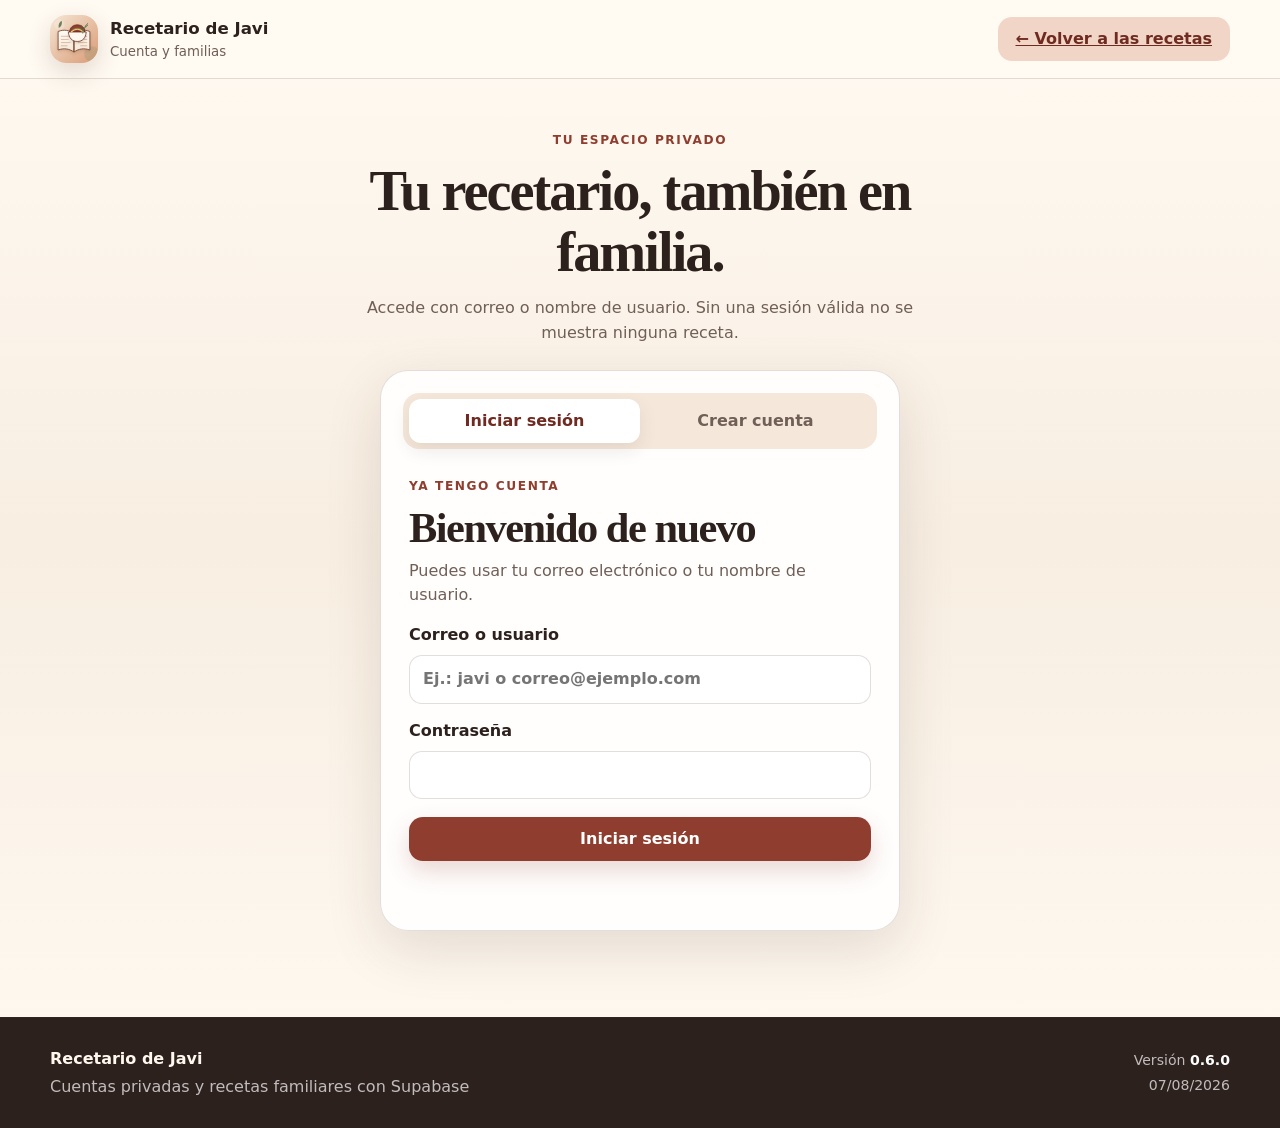
==== index.html @ b464ea28 "Carga la versión 0.6.0 en el recetario" ====
<!doctype html>
<html lang="es">
<head>
  <meta charset="utf-8">
  <meta name="viewport" content="width=device-width, initial-scale=1">
  <meta name="theme-color" content="#8f3d2f">
  <meta name="description" content="Recetario familiar privado para guardar, compartir y consultar recetas por varios ingredientes.">
  <title>Recetario de Javi</title>
  <link rel="icon" href="assets/recetario.svg" type="image/svg+xml">
  <link rel="manifest" href="manifest.webmanifest">
  <script src="private-gate.js?v=0.6.0"></script>
  <link rel="stylesheet" href="styles.css?v=0.6.0">
  <link rel="stylesheet" href="supabase.css?v=0.6.0">
  <link rel="stylesheet" href="recipe-save.css?v=0.6.0">
  <script defer src="recetario-config.js?v=0.6.0"></script>
  <script defer src="app.js?v=0.6.0"></script>
  <script defer src="recipe-save.js?v=0.6.0"></script>
  <script defer src="supabase-sync.js?v=0.6.0"></script>
</head>
<body>
  <a class="skip-link" href="#contenido">Saltar al contenido</a>

  <header class="site-header">
    <div class="shell header-inner">
      <a class="brand" href="#inicio" aria-label="Ir al inicio del recetario">
        <img src="assets/recetario.svg" alt="" width="46" height="46">
        <span>
          <strong>Recetario de Javi</strong>
          <small>Recetas propias, siempre a mano</small>
        </span>
      </a>
      <nav class="header-actions" aria-label="Acciones principales">
        <details class="desktop-tools-menu">
          <summary aria-label="Más opciones" title="Más opciones">•••</summary>
          <div class="desktop-tools-menu__panel">
            <button id="export-button" type="button">Exportar copia JSON</button>
          </div>
        </details>
        <a class="button button--soft account-button" id="account-button" href="cuenta.html">Mi cuenta</a>
        <button class="button" id="new-recipe-button" type="button">+ Nueva receta</button>
      </nav>
    </div>
  </header>

  <main id="contenido">
    <section class="hero" id="inicio">
      <div class="shell hero-grid">
        <div>
          <span class="eyebrow">Tu cocina, organizada</span>
          <h1>Encuentra qué cocinar con lo que tienes.</h1>
          <p class="hero-copy">Guarda recetas propias, compártelas con tu familia y encuéntralas por nombre, categoría o combinando varios ingredientes.</p>

          <form class="search-panel" id="search-form" role="search">
            <label for="recipe-search">Buscar receta o varios ingredientes</label>
            <div class="search-row">
              <input id="recipe-search" name="search" type="search" autocomplete="off" placeholder="Ej.: pollo, patata, cebolla">
              <button class="button" type="submit">Buscar</button>
            </div>
            <p class="search-help">Separa los ingredientes con comas o con el signo +. Solo aparecerán recetas que contengan todos.</p>
            <div class="quick-filters" aria-label="Ingredientes frecuentes">
              <button type="button" data-search-chip="pollo">Pollo</button>
              <button type="button" data-search-chip="patata">Patata</button>
              <button type="button" data-search-chip="tomate">Tomate</button>
              <button type="button" data-search-chip="pasta">Pasta</button>
              <button type="button" data-search-chip="huevo">Huevo</button>
            </div>
            <div class="active-search-terms" id="active-search-terms" aria-label="Ingredientes activos" hidden></div>
          </form>
        </div>

        <aside class="hero-card" aria-label="Resumen del recetario">
          <img src="assets/recetario.svg" alt="Ilustración de un libro de recetas con un cuenco" width="240" height="240">
          <div class="hero-stats">
            <div><strong id="stat-recipes">0</strong><span>recetas</span></div>
            <div><strong id="stat-favorites">0</strong><span>favoritas</span></div>
            <div><strong id="stat-quick">0</strong><span>rápidas</span></div>
          </div>
        </aside>
      </div>
    </section>

    <section class="catalog-section" aria-labelledby="catalog-title">
      <div class="shell">
        <div class="section-heading">
          <div>
            <span class="eyebrow">Colección</span>
            <h2 id="catalog-title">Nuestras recetas</h2>
            <p id="results-summary" aria-live="polite">Cargando recetas…</p>
          </div>
          <div class="catalog-controls">
            <label>
              <span>Categoría</span>
              <select id="category-filter">
                <option value="all">Todas</option>
                <option value="principal">Platos principales</option>
                <option value="entrante">Entrantes</option>
                <option value="postre">Postres</option>
                <option value="desayuno">Desayunos</option>
              </select>
            </label>
            <label>
              <span>Ordenar</span>
              <select id="sort-filter">
                <option value="featured">Destacadas</option>
                <option value="rating">Mejor valoradas</option>
                <option value="time">Más rápidas</option>
                <option value="newest">Más recientes</option>
              </select>
            </label>
          </div>
        </div>

        <div class="recipe-grid" id="recipe-grid" aria-live="polite"></div>

        <div class="empty-state" id="empty-state" hidden>
          <span aria-hidden="true">🥣</span>
          <h3>No hay recetas que contengan todo</h3>
          <p>Quita algún ingrediente, prueba otra combinación o limpia los filtros.</p>
          <button class="button button--soft" id="clear-filters-button" type="button">Limpiar filtros</button>
        </div>
      </div>
    </section>

    <section class="future-section">
      <div class="shell future-card">
        <div>
          <span class="eyebrow">Siguiente evolución</span>
          <h2>De una foto del libro a una receta guardada</h2>
          <p>La base de datos, las cuentas familiares y el almacenamiento de fotografías quedan preparados. El siguiente módulo podrá extraer ingredientes y pasos desde una fotografía antes de revisarlos y guardarlos.</p>
        </div>
        <div class="future-steps" aria-label="Flujo futuro">
          <span>1. Foto</span><b>→</b><span>2. Leer texto</span><b>→</b><span>3. Revisar</span><b>→</b><span>4. Guardar</span>
        </div>
      </div>
    </section>
  </main>

  <footer class="site-footer">
    <div class="shell footer-inner">
      <div>
        <strong>Recetario de Javi</strong>
        <span>HTML, CSS, JavaScript y Supabase · GitHub Pages</span>
      </div>
      <div class="version-block">
        <span>Versión <strong>0.6.0</strong></span>
        <span>07/08/2026</span>
      </div>
    </div>
  </footer>

  <dialog class="recipe-dialog" id="recipe-dialog" aria-labelledby="recipe-dialog-title">
    <div class="dialog-shell">
      <button class="icon-button dialog-close" type="button" data-close-dialog aria-label="Cerrar detalle">×</button>
      <div id="recipe-detail"></div>
    </div>
  </dialog>

  <dialog class="form-dialog" id="form-dialog" aria-labelledby="form-dialog-title">
    <form class="recipe-form" id="recipe-form" method="dialog">
      <div class="form-header">
        <div>
          <span class="eyebrow">Receta propia</span>
          <h2 id="form-dialog-title">Nueva receta</h2>
        </div>
        <button class="icon-button" type="button" data-close-form aria-label="Cerrar formulario">×</button>
      </div>

      <input type="hidden" id="recipe-id" name="recipeId">
      <div class="form-grid">
        <label class="field field--wide"><span>Nombre *</span><input id="recipe-title" name="title" required maxlength="90" placeholder="Ej.: Pollo al horno de casa"></label>
        <label class="field field--wide"><span>Descripción breve *</span><textarea id="recipe-summary" name="summary" required rows="2" maxlength="220" placeholder="Una frase para reconocer la receta."></textarea></label>
        <label class="field"><span>Categoría</span><select id="recipe-category" name="category"><option value="principal">Plato principal</option><option value="entrante">Entrante</option><option value="postre">Postre</option><option value="desayuno">Desayuno</option></select></label>
        <label class="field"><span>Dificultad</span><select id="recipe-difficulty" name="difficulty"><option>Fácil</option><option>Media</option><option>Difícil</option></select></label>
        <label class="field"><span>Raciones</span><input id="recipe-servings" name="servings" type="number" min="1" max="30" value="2"></label>
        <label class="field"><span>Preparación (min)</span><input id="recipe-prep" name="prepMinutes" type="number" min="0" max="1440" value="10"></label>
        <label class="field"><span>Cocinado (min)</span><input id="recipe-cook" name="cookMinutes" type="number" min="0" max="1440" value="20"></label>
        <label class="field"><span>Nota</span><input id="recipe-rating" name="rating" type="number" min="0" max="5" step="0.5" value="4"></label>
        <label class="field"><span>Icono</span><input id="recipe-emoji" name="emoji" maxlength="4" value="🍲" aria-describedby="emoji-help"><small id="emoji-help">Elige un icono relacionado con la receta.</small></label>
        <label class="field"><span>Compartir</span><select id="recipe-visibility" name="visibility"><option value="private">Solo para mí</option><option value="family" disabled>Con una familia</option></select><small id="recipe-visibility-help">Crea o únete a una familia desde Mi cuenta.</small></label>
        <label class="field"><span>Foto propia</span><input id="recipe-image-file" name="imageFile" type="file" accept="image/jpeg,image/png,image/webp" disabled><small>JPG, PNG o WEBP, máximo 5 MB.</small></label>
        <label class="field field--wide"><span>Foto por URL</span><input id="recipe-image" name="imageUrl" type="url" placeholder="https://…"><small>Opcional, como alternativa a subir una fotografía.</small></label>
        <label class="field field--wide"><span>Ingredientes *</span><textarea id="recipe-ingredients" name="ingredients" required rows="7" placeholder="Uno por línea. Ej.:&#10;300 g de pollo&#10;2 patatas&#10;1 cebolla"></textarea></label>
        <label class="field field--wide"><span>Pasos *</span><textarea id="recipe-steps" name="steps" required rows="7" placeholder="Un paso por línea."></textarea></label>
        <label class="field field--wide"><span>Notas personales</span><textarea id="recipe-notes" name="notes" rows="3" placeholder="Trucos, cambios o recordatorios para la próxima vez."></textarea></label>
      </div>

      <p class="storage-note" id="storage-note"><strong>Guardado en la nube.</strong> Elige si quieres mantener la receta privada o compartirla con una de tus familias.</p>
      <div class="form-actions">
        <button class="button button--soft" type="button" data-close-form>Cancelar</button>
        <button class="button" type="submit">Guardar receta</button>
      </div>
    </form>
  </dialog>

  <div class="toast" id="toast" role="status" aria-live="polite" hidden></div>
</body>
</html>
---- styles.css ----
:root {
  --ink: #2d211d;
  --muted: #705f57;
  --paper: #fffaf2;
  --paper-2: #f7ecdd;
  --accent: #8f3d2f;
  --accent-dark: #6f2b21;
  --accent-soft: #f1d6c7;
  --sage: #6d7f5f;
  --line: rgba(79, 51, 39, .16);
  --shadow: 0 18px 55px rgba(63, 38, 26, .13);
  --radius: 22px;
  color-scheme: light;
  font-family: Inter, ui-sans-serif, system-ui, -apple-system, BlinkMacSystemFont, "Segoe UI", sans-serif;
}

* { box-sizing: border-box; }
html { scroll-behavior: smooth; }
body { margin: 0; color: var(--ink); background: var(--paper); line-height: 1.55; }
body:has(dialog[open]) { overflow: hidden; }
button, input, select, textarea { font: inherit; }
button, a { -webkit-tap-highlight-color: transparent; }
img { max-width: 100%; display: block; }

.skip-link { position: fixed; left: 12px; top: -80px; z-index: 1000; padding: 10px 14px; color: white; background: var(--accent-dark); border-radius: 10px; }
.skip-link:focus { top: 12px; }

.shell { width: min(1180px, calc(100% - 36px)); margin-inline: auto; }
.site-header { position: sticky; top: 0; z-index: 40; border-bottom: 1px solid var(--line); background: color-mix(in srgb, var(--paper) 92%, transparent); backdrop-filter: blur(18px); }
.header-inner { min-height: 78px; display: flex; align-items: center; justify-content: space-between; gap: 20px; }
.brand { display: inline-flex; align-items: center; gap: 12px; color: inherit; text-decoration: none; }
.brand img { width: 48px; height: 48px; border-radius: 16px; box-shadow: 0 9px 24px rgba(83, 43, 28, .16); }
.brand span { display: grid; }
.brand strong { font-size: 1.04rem; }
.brand small { color: var(--muted); }
.header-actions { display: flex; gap: 10px; }

.button { min-height: 44px; border: 0; border-radius: 14px; padding: 0 18px; display: inline-flex; align-items: center; justify-content: center; gap: 8px; cursor: pointer; color: white; background: var(--accent); font-weight: 800; box-shadow: 0 10px 24px rgba(143, 61, 47, .2); transition: transform .18s ease, background .18s ease; }
.button:hover { transform: translateY(-1px); background: var(--accent-dark); }
.button:focus-visible, input:focus-visible, select:focus-visible, textarea:focus-visible, .recipe-card:focus-visible, .quick-filters button:focus-visible, .icon-button:focus-visible { outline: 3px solid rgba(143, 61, 47, .32); outline-offset: 3px; }
.button--soft { color: var(--accent-dark); background: var(--accent-soft); box-shadow: none; }
.button--soft:hover { background: #eac7b4; }
.button--danger { color: #8e1d1d; background: #f7d8d8; box-shadow: none; }

.hero { position: relative; overflow: hidden; padding: 72px 0 58px; background:
  radial-gradient(circle at 87% 14%, rgba(109, 127, 95, .22), transparent 32%),
  radial-gradient(circle at 8% 90%, rgba(143, 61, 47, .13), transparent 34%),
  linear-gradient(135deg, #fffaf2 0%, #f7ecdd 100%);
}
.hero::after { content: ""; position: absolute; right: -120px; bottom: -170px; width: 360px; height: 360px; border: 45px solid rgba(143, 61, 47, .05); border-radius: 50%; }
.hero-grid { position: relative; z-index: 1; display: grid; grid-template-columns: minmax(0, 1.3fr) minmax(300px, .7fr); align-items: center; gap: 60px; }
.eyebrow { color: var(--accent); font-size: .76rem; font-weight: 900; letter-spacing: .13em; text-transform: uppercase; }
h1, h2, h3 { margin-top: 0; line-height: 1.08; letter-spacing: -.035em; }
h1 { max-width: 760px; margin-bottom: 20px; font-family: Georgia, "Times New Roman", serif; font-size: clamp(2.65rem, 6vw, 5.7rem); }
h2 { margin-bottom: 10px; font-family: Georgia, "Times New Roman", serif; font-size: clamp(2rem, 4vw, 3.2rem); }
.hero-copy { max-width: 720px; margin: 0 0 26px; color: var(--muted); font-size: clamp(1.04rem, 2vw, 1.2rem); }

.search-panel { max-width: 760px; padding: 18px; border: 1px solid rgba(143, 61, 47, .18); border-radius: var(--radius); background: rgba(255, 255, 255, .82); box-shadow: var(--shadow); }
.search-panel > label { display: block; margin-bottom: 9px; font-weight: 900; }
.search-row { display: grid; grid-template-columns: 1fr auto; gap: 10px; }
.search-row input, select, .field input, .field textarea { width: 100%; min-height: 48px; border: 1px solid var(--line); border-radius: 13px; padding: 11px 13px; color: var(--ink); background: white; }
.search-row input { font-size: 1.02rem; }
.quick-filters { margin-top: 12px; display: flex; flex-wrap: wrap; gap: 8px; }
.quick-filters button { border: 1px solid rgba(143, 61, 47, .17); border-radius: 999px; padding: 7px 11px; color: var(--accent-dark); background: #fff8f2; cursor: pointer; font-weight: 750; }
.quick-filters button:hover { background: var(--accent-soft); }

.hero-card { padding: 28px; border: 1px solid rgba(143, 61, 47, .15); border-radius: 30px; background: rgba(255,255,255,.66); box-shadow: var(--shadow); transform: rotate(1.2deg); }
.hero-card > img { width: min(260px, 82%); margin: 0 auto 24px; }
.hero-stats { display: grid; grid-template-columns: repeat(3, 1fr); gap: 10px; }
.hero-stats div { padding: 12px 8px; border-radius: 15px; text-align: center; background: rgba(255,250,242,.8); }
.hero-stats strong, .hero-stats span { display: block; }
.hero-stats strong { color: var(--accent); font-size: 1.45rem; }
.hero-stats span { color: var(--muted); font-size: .78rem; }

.catalog-section { padding: 72px 0 86px; }
.section-heading { margin-bottom: 28px; display: flex; align-items: end; justify-content: space-between; gap: 32px; }
.section-heading p { margin: 0; color: var(--muted); }
.catalog-controls { display: flex; gap: 12px; }
.catalog-controls label { display: grid; gap: 6px; color: var(--muted); font-size: .78rem; font-weight: 850; }
.catalog-controls select { min-width: 170px; }

.recipe-grid { display: grid; grid-template-columns: repeat(3, minmax(0, 1fr)); gap: 22px; }
.recipe-card { position: relative; min-width: 0; overflow: hidden; border: 1px solid var(--line); border-radius: var(--radius); color: inherit; background: white; box-shadow: 0 12px 34px rgba(78, 45, 31, .08); cursor: pointer; transition: transform .2s ease, box-shadow .2s ease; }
.recipe-card:hover { transform: translateY(-5px); box-shadow: 0 20px 48px rgba(78, 45, 31, .15); }
.recipe-visual { position: relative; min-height: 184px; display: grid; place-items: center; overflow: hidden; background: linear-gradient(140deg, var(--recipe-color, #ecd7c8), #fff8f0); }
.recipe-visual::before, .recipe-visual::after { content: ""; position: absolute; border-radius: 50%; border: 26px solid rgba(255,255,255,.24); }
.recipe-visual::before { width: 160px; height: 160px; left: -75px; top: -70px; }
.recipe-visual::after { width: 120px; height: 120px; right: -58px; bottom: -55px; }
.recipe-visual img { width: 100%; height: 220px; object-fit: cover; }
.recipe-emoji { position: relative; z-index: 1; font-size: 5rem; filter: drop-shadow(0 14px 14px rgba(68, 39, 27, .18)); }
.favorite-button { position: absolute; z-index: 4; top: 12px; right: 12px; width: 42px; height: 42px; border: 1px solid rgba(255,255,255,.65); border-radius: 50%; display: grid; place-items: center; color: #6c4d40; background: rgba(255,255,255,.84); backdrop-filter: blur(8px); cursor: pointer; font-size: 1.25rem; }
.favorite-button[aria-pressed="true"] { color: #a02f36; background: #fff0f0; }
.recipe-body { padding: 20px; }
.recipe-kicker { display: flex; align-items: center; justify-content: space-between; gap: 12px; color: var(--accent); font-size: .75rem; font-weight: 900; letter-spacing: .08em; text-transform: uppercase; }
.recipe-card h3 { margin: 12px 0 10px; font-family: Georgia, "Times New Roman", serif; font-size: 1.55rem; }
.recipe-card p { margin: 0 0 18px; color: var(--muted); }
.recipe-meta { display: flex; flex-wrap: wrap; gap: 8px; }
.recipe-meta span { padding: 6px 9px; border-radius: 999px; color: #5d493f; background: #f7efe7; font-size: .78rem; font-weight: 800; }

.empty-state { padding: 55px 20px; border: 1px dashed rgba(143, 61, 47, .35); border-radius: var(--radius); text-align: center; background: #fff7ef; }
.empty-state > span { font-size: 3rem; }
.empty-state h3 { margin: 12px 0 6px; font-size: 1.5rem; }
.empty-state p { color: var(--muted); }

.future-section { padding: 0 0 86px; }
.future-card { padding: 32px; border-radius: 28px; display: grid; grid-template-columns: 1.2fr .8fr; align-items: center; gap: 34px; color: #fdf7ee; background: linear-gradient(135deg, #5e6e51, #3e5137); box-shadow: var(--shadow); }
.future-card .eyebrow { color: #e8c7aa; }
.future-card p { margin-bottom: 0; color: rgba(255,255,255,.78); }
.future-steps { display: flex; flex-wrap: wrap; justify-content: center; align-items: center; gap: 8px; }
.future-steps span { padding: 10px 12px; border: 1px solid rgba(255,255,255,.2); border-radius: 12px; background: rgba(255,255,255,.08); font-weight: 800; }
.future-steps b { color: #e8c7aa; }

.site-footer { border-top: 1px solid var(--line); background: #2d211d; color: #fff8ef; }
.footer-inner { min-height: 110px; display: flex; align-items: center; justify-content: space-between; gap: 20px; }
.footer-inner > div:first-child { display: grid; gap: 4px; }
.footer-inner span { color: rgba(255,255,255,.7); }
.version-block { display: grid; justify-items: end; gap: 4px; font-size: .88rem; }
.version-block strong { color: white; }

.recipe-dialog, .form-dialog { width: min(920px, calc(100% - 24px)); max-height: calc(100dvh - 24px); padding: 0; border: 0; border-radius: 26px; color: var(--ink); background: var(--paper); box-shadow: 0 28px 90px rgba(44, 26, 18, .34); }
.recipe-dialog::backdrop, .form-dialog::backdrop { background: rgba(34, 23, 18, .62); backdrop-filter: blur(6px); }
.dialog-shell { position: relative; max-height: calc(100dvh - 24px); overflow: auto; }
.icon-button { width: 42px; height: 42px; border: 0; border-radius: 50%; display: grid; place-items: center; color: var(--ink); background: rgba(255,255,255,.88); cursor: pointer; font-size: 1.6rem; }
.dialog-close { position: sticky; z-index: 4; top: 14px; float: right; margin: 14px 14px -56px 0; box-shadow: 0 6px 20px rgba(0,0,0,.15); }
.detail-hero { min-height: 280px; padding: 42px; display: grid; grid-template-columns: 1fr 180px; align-items: center; gap: 24px; background: linear-gradient(140deg, var(--recipe-color, #ecd7c8), #fff8f0); }
.detail-hero h2 { margin: 10px 0 12px; font-size: clamp(2.2rem, 7vw, 4.4rem); }
.detail-hero p { max-width: 620px; margin: 0; color: #604b42; font-size: 1.08rem; }
.detail-emoji { text-align: center; font-size: 7rem; filter: drop-shadow(0 16px 16px rgba(67, 42, 30, .16)); }
.detail-photo { width: 100%; height: 180px; border-radius: 20px; object-fit: cover; box-shadow: 0 16px 34px rgba(74, 44, 29, .18); }
.detail-content { padding: 32px 42px 42px; }
.detail-stats { margin: -58px 0 34px; display: grid; grid-template-columns: repeat(5, 1fr); gap: 10px; }
.detail-stats div { padding: 14px 10px; border: 1px solid var(--line); border-radius: 15px; text-align: center; background: white; box-shadow: 0 10px 28px rgba(65, 39, 28, .08); }
.detail-stats strong, .detail-stats span { display: block; }
.detail-stats strong { color: var(--accent); }
.detail-stats span { color: var(--muted); font-size: .75rem; }
.detail-columns { display: grid; grid-template-columns: .86fr 1.14fr; gap: 36px; }
.detail-block h3 { margin-bottom: 14px; font-size: 1.28rem; }
.ingredient-list, .step-list { margin: 0; padding: 0; list-style: none; }
.ingredient-list li { padding: 11px 0; border-bottom: 1px dashed var(--line); }
.step-list { counter-reset: steps; display: grid; gap: 16px; }
.step-list li { position: relative; padding-left: 52px; }
.step-list li::before { counter-increment: steps; content: counter(steps); position: absolute; left: 0; top: -2px; width: 36px; height: 36px; border-radius: 50%; display: grid; place-items: center; color: white; background: var(--accent); font-weight: 900; }
.notes-box { margin-top: 28px; padding: 18px; border-left: 4px solid var(--sage); border-radius: 0 14px 14px 0; background: #eef3e9; }
.detail-actions { margin-top: 30px; display: flex; flex-wrap: wrap; justify-content: flex-end; gap: 10px; }

.recipe-form { max-height: calc(100dvh - 24px); overflow: auto; padding: 30px; }
.form-header { margin-bottom: 24px; display: flex; justify-content: space-between; gap: 20px; }
.form-header h2 { margin: 5px 0 0; }
.form-grid { display: grid; grid-template-columns: repeat(2, minmax(0, 1fr)); gap: 16px; }
.field { display: grid; align-content: start; gap: 7px; font-weight: 800; }
.field--wide { grid-column: 1 / -1; }
.field textarea { resize: vertical; }
.field small { color: var(--muted); font-size: .74rem; font-weight: 500; }
.storage-note { padding: 14px; border-radius: 14px; color: #655043; background: #f7ecdd; font-size: .88rem; }
.form-actions { display: flex; justify-content: flex-end; gap: 10px; }

.toast { position: fixed; z-index: 120; left: 50%; bottom: 24px; transform: translateX(-50%); padding: 12px 16px; border-radius: 13px; color: white; background: #2d211d; box-shadow: var(--shadow); font-weight: 800; }

@media (max-width: 900px) {
  .hero-grid, .future-card { grid-template-columns: 1fr; }
  .hero-card { max-width: 520px; transform: none; }
  .recipe-grid { grid-template-columns: repeat(2, minmax(0, 1fr)); }
  .detail-stats { grid-template-columns: repeat(3, 1fr); }
}

@media (max-width: 660px) {
  .shell { width: min(100% - 24px, 1180px); }
  .site-header { position: static; }
  .header-inner { padding: 12px 0; align-items: stretch; flex-direction: column; }
  .header-actions { display: grid; grid-template-columns: 1fr 1fr; }
  .hero { padding: 48px 0 42px; }
  h1 { font-size: clamp(2.7rem, 15vw, 4.2rem); }
  .search-row { grid-template-columns: 1fr; }
  .search-row .button { width: 100%; }
  .section-heading { align-items: stretch; flex-direction: column; }
  .catalog-controls { display: grid; grid-template-columns: 1fr 1fr; }
  .catalog-controls select { min-width: 0; }
  .recipe-grid { grid-template-columns: 1fr; }
  .recipe-visual { min-height: 160px; }
  .future-card { padding: 24px; }
  .future-steps { justify-content: flex-start; }
  .footer-inner { padding: 24px 0; align-items: flex-start; flex-direction: column; }
  .version-block { justify-items: start; }
  .detail-hero { padding: 58px 22px 30px; grid-template-columns: 1fr; }
  .detail-emoji { order: -1; font-size: 5.5rem; }
  .detail-photo { order: -1; height: 200px; }
  .detail-content { padding: 24px 20px 30px; }
  .detail-stats { margin: 0 0 30px; grid-template-columns: repeat(2, 1fr); }
  .detail-columns { grid-template-columns: 1fr; }
  .recipe-form { padding: 22px 16px; }
  .form-grid { grid-template-columns: 1fr; }
  .field--wide { grid-column: auto; }
}

@media (prefers-reduced-motion: reduce) {
  *, *::before, *::after { scroll-behavior: auto !important; transition: none !important; }
}
---- supabase.css ----
[hidden] { display: none !important; }
html:not([data-recetario-auth="ready"]) body { visibility: hidden; }

.search-help { margin: 9px 0 0; color: var(--muted); font-size: .82rem; }
.active-search-terms { margin-top: 10px; display: flex; flex-wrap: wrap; gap: 8px; }
.active-search-terms[hidden] { display: none !important; }
.active-search-terms button { min-height: 34px; padding: 5px 10px 5px 12px; border: 1px solid rgba(109,127,95,.28); border-radius: 999px; display: inline-flex; align-items: center; gap: 8px; color: #43533a; background: #eef3e9; cursor: pointer; font-weight: 800; }
.active-search-terms b { font-size: 1.05rem; line-height: 1; }

.desktop-tools-menu { position: relative; align-self: center; }
.desktop-tools-menu summary { width: 44px; height: 44px; border: 1px solid rgba(143,61,47,.16); border-radius: 14px; display: grid; place-items: center; color: var(--accent-dark); background: #f4dfd2; cursor: pointer; font-weight: 900; letter-spacing: .08em; list-style: none; }
.desktop-tools-menu summary::-webkit-details-marker { display: none; }
.desktop-tools-menu__panel { position: absolute; z-index: 20; top: calc(100% + 9px); right: 0; width: 205px; padding: 8px; border: 1px solid var(--line); border-radius: 14px; background: white; box-shadow: var(--shadow); }
.desktop-tools-menu__panel button { width: 100%; border: 0; border-radius: 10px; padding: 11px 12px; text-align: left; color: var(--ink); background: transparent; cursor: pointer; font-weight: 750; }
.desktop-tools-menu__panel button:hover { background: var(--paper-2); }
.account-button.is-logged-in { color: #43533a; background: #dfead8; }

body[data-cloud-loading="true"] #results-summary::after { content: " · sincronizando…"; color: var(--sage); font-weight: 800; }
.field input[type="file"] { padding: 9px; }
.field input[type="file"]::file-selector-button { margin-right: 10px; border: 0; border-radius: 9px; padding: 8px 11px; color: var(--accent-dark); background: var(--accent-soft); cursor: pointer; font-weight: 800; }
.family-label { color: #43533a; }
.shared-recipe-note { margin: 0 0 22px; padding: 13px 15px; border: 1px solid rgba(109,127,95,.22); border-radius: 14px; display: flex; flex-wrap: wrap; justify-content: space-between; gap: 8px; color: #43533a; background: #eef3e9; }
.shared-recipe-note strong,.shared-recipe-note span { display: block; }

@media (max-width: 900px) { .desktop-tools-menu { display: none; } }
@media (max-width: 820px) { .header-actions { flex-wrap: wrap; justify-content: flex-end; } }
@media (max-width: 660px) {
  .header-actions { grid-template-columns: repeat(2,minmax(0,1fr)); }
  .header-actions .button { width: 100%; min-width: 0; padding-inline: 11px; font-size: .86rem; }
}
---- recipe-save.css ----
/* Guardado y confirmación · v0.5.0 */
.save-error-box {
  margin: 4px 0 18px;
  padding: 14px 16px;
  border: 1px solid rgba(152, 46, 46, .22);
  border-radius: 14px;
  display: grid;
  gap: 3px;
  color: #812626;
  background: #fff0f0;
}

.save-error-box strong,
.save-error-box span { display: block; }

.save-confirmation-dialog {
  width: min(540px, calc(100% - 28px));
  padding: 0;
  border: 0;
  border-radius: 26px;
  color: var(--ink);
  background: transparent;
  box-shadow: 0 28px 90px rgba(44, 26, 18, .34);
}

.save-confirmation-dialog::backdrop {
  background: rgba(34, 23, 18, .62);
  backdrop-filter: blur(6px);
}

.save-confirmation-card {
  padding: 34px;
  border-radius: 26px;
  background: var(--paper);
}

.save-confirmation-icon {
  width: 62px;
  height: 62px;
  margin-bottom: 18px;
  border-radius: 20px;
  display: grid;
  place-items: center;
  color: white;
  background: var(--sage);
  box-shadow: 0 14px 28px rgba(67, 83, 58, .22);
  font-size: 2rem;
  font-weight: 900;
}

.save-confirmation-card h2 {
  margin: 8px 0 10px;
  font-size: clamp(1.8rem, 5vw, 2.5rem);
}

.save-confirmation-card > p {
  margin: 0;
  color: var(--muted);
}

.share-confirmation-toggle {
  margin-top: 24px;
  padding: 15px 16px;
  border: 1px solid rgba(109, 127, 95, .24);
  border-radius: 16px;
  display: flex;
  align-items: flex-start;
  gap: 12px;
  background: #eef3e9;
  cursor: pointer;
}

.share-confirmation-toggle input {
  width: 20px;
  height: 20px;
  margin: 2px 0 0;
  accent-color: var(--sage);
}

.share-confirmation-toggle span,
.share-confirmation-toggle strong,
.share-confirmation-toggle small { display: block; }
.share-confirmation-toggle small { margin-top: 3px; color: #617058; }
.share-confirmation-toggle:has(input:disabled) { opacity: .62; cursor: default; }

.save-confirmation-status {
  min-height: 24px;
  margin-top: 12px !important;
  color: var(--sage) !important;
  font-weight: 750;
}

.save-confirmation-actions {
  margin-top: 24px;
  display: flex;
  justify-content: flex-end;
  gap: 10px;
}

#recipe-emoji { cursor: pointer; }

@media (max-width: 580px) {
  .save-confirmation-card { padding: 26px 20px; }
  .save-confirmation-actions { display: grid; grid-template-columns: 1fr 1fr; }
  .save-confirmation-actions .button { width: 100%; padding-inline: 12px; }
}
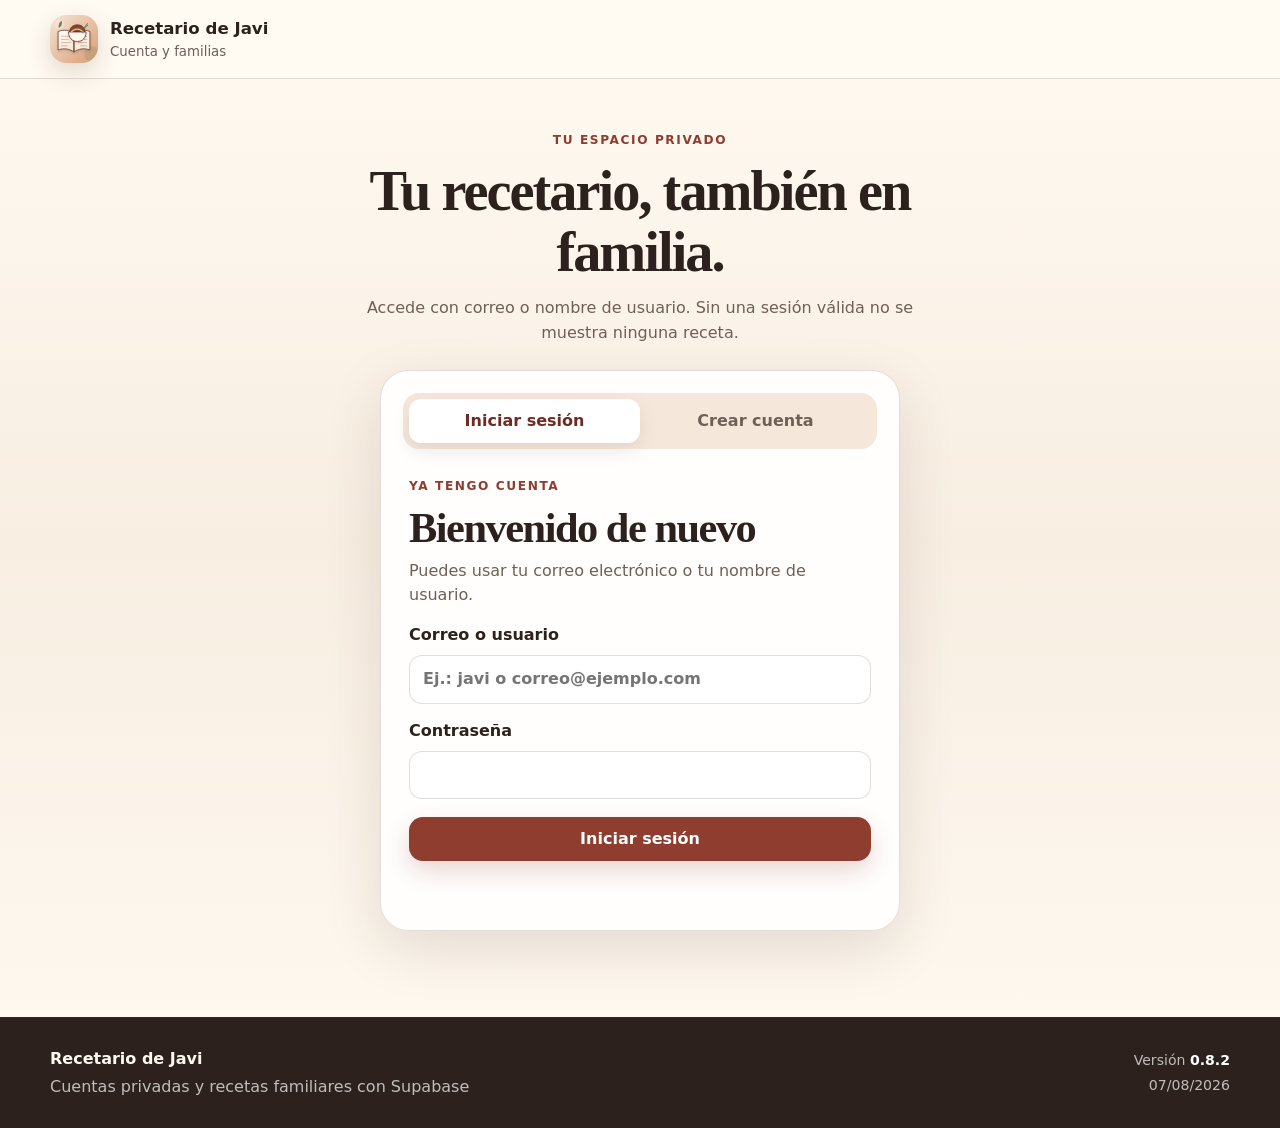
==== commit ee64d2b2: "Renombra la aplicación a El Recetario" ====
--- a/index.html
+++ b/index.html
@@ -5,27 +5,27 @@
   <meta name="viewport" content="width=device-width, initial-scale=1">
   <meta name="theme-color" content="#8f3d2f">
   <meta name="description" content="Recetario familiar privado para guardar, compartir y consultar recetas por varios ingredientes.">
-  <title>Recetario de Javi</title>
+  <title>El Recetario</title>
   <link rel="icon" href="assets/recetario.svg" type="image/svg+xml">
   <link rel="manifest" href="manifest.webmanifest">
-  <script src="private-gate.js?v=0.6.0"></script>
-  <link rel="stylesheet" href="styles.css?v=0.6.0">
-  <link rel="stylesheet" href="supabase.css?v=0.6.0">
-  <link rel="stylesheet" href="recipe-save.css?v=0.6.0">
-  <script defer src="recetario-config.js?v=0.6.0"></script>
-  <script defer src="app.js?v=0.6.0"></script>
-  <script defer src="recipe-save.js?v=0.6.0"></script>
-  <script defer src="supabase-sync.js?v=0.6.0"></script>
+  <script src="private-gate.js?v=0.8.3"></script>
+  <link rel="stylesheet" href="styles.css?v=0.8.3">
+  <link rel="stylesheet" href="supabase.css?v=0.8.3">
+  <link rel="stylesheet" href="recipe-save.css?v=0.8.3">
+  <script defer src="recetario-config.js?v=0.8.3"></script>
+  <script defer src="app.js?v=0.8.3"></script>
+  <script defer src="recipe-save.js?v=0.8.3"></script>
+  <script defer src="supabase-sync.js?v=0.8.3"></script>
 </head>
 <body>
   <a class="skip-link" href="#contenido">Saltar al contenido</a>
 
   <header class="site-header">
     <div class="shell header-inner">
-      <a class="brand" href="#inicio" aria-label="Ir al inicio del recetario">
+      <a class="brand" href="#inicio" aria-label="Ir al inicio de El Recetario">
         <img src="assets/recetario.svg" alt="" width="46" height="46">
         <span>
-          <strong>Recetario de Javi</strong>
+          <strong>El Recetario</strong>
           <small>Recetas propias, siempre a mano</small>
         </span>
       </a>
@@ -138,11 +138,11 @@
   <footer class="site-footer">
     <div class="shell footer-inner">
       <div>
-        <strong>Recetario de Javi</strong>
+        <strong>El Recetario</strong>
         <span>HTML, CSS, JavaScript y Supabase · GitHub Pages</span>
       </div>
       <div class="version-block">
-        <span>Versión <strong>0.6.0</strong></span>
+        <span>Versión <strong>0.8.3</strong></span>
         <span>07/08/2026</span>
       </div>
     </div>
--- a/recipe-save.css
+++ b/recipe-save.css
@@ -1,4 +1,4 @@
-/* Guardado y confirmación · v0.5.0 */
+/* Guardado y confirmación · v0.6.0 */
 .save-error-box {
   margin: 4px 0 18px;
   padding: 14px 16px;
@@ -83,6 +83,13 @@
 .share-confirmation-toggle small { margin-top: 3px; color: #617058; }
 .share-confirmation-toggle:has(input:disabled) { opacity: .62; cursor: default; }
 
+.confirmation-family-field {
+  margin-top: 12px;
+  display: grid;
+  gap: 6px;
+}
+.confirmation-family-field[hidden] { display: none !important; }
+
 .save-confirmation-status {
   min-height: 24px;
   margin-top: 12px !important;
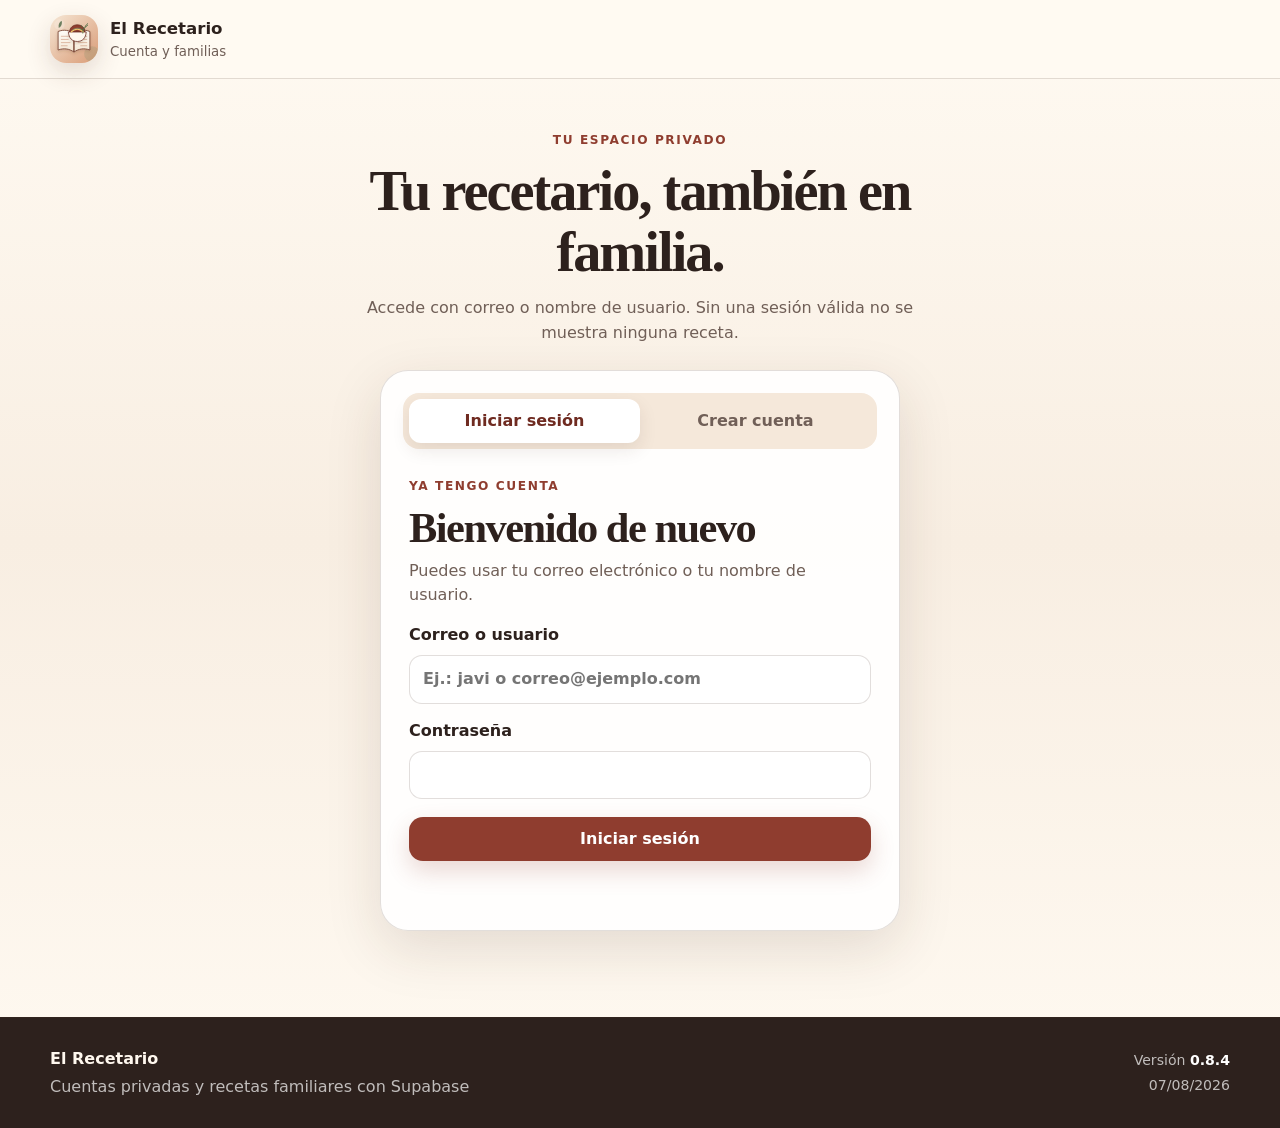
==== commit b474a0e9: "Actualiza portada a 0.8.4" ====
--- a/index.html
+++ b/index.html
@@ -8,14 +8,14 @@
   <title>El Recetario</title>
   <link rel="icon" href="assets/recetario.svg" type="image/svg+xml">
   <link rel="manifest" href="manifest.webmanifest">
-  <script src="private-gate.js?v=0.8.3"></script>
-  <link rel="stylesheet" href="styles.css?v=0.8.3">
-  <link rel="stylesheet" href="supabase.css?v=0.8.3">
-  <link rel="stylesheet" href="recipe-save.css?v=0.8.3">
-  <script defer src="recetario-config.js?v=0.8.3"></script>
-  <script defer src="app.js?v=0.8.3"></script>
-  <script defer src="recipe-save.js?v=0.8.3"></script>
-  <script defer src="supabase-sync.js?v=0.8.3"></script>
+  <script src="private-gate.js?v=0.8.4"></script>
+  <link rel="stylesheet" href="styles.css?v=0.8.4">
+  <link rel="stylesheet" href="supabase.css?v=0.8.4">
+  <link rel="stylesheet" href="recipe-save.css?v=0.8.4">
+  <script defer src="recetario-config.js?v=0.8.4"></script>
+  <script defer src="app.js?v=0.8.4"></script>
+  <script defer src="recipe-save.js?v=0.8.4"></script>
+  <script defer src="supabase-sync.js?v=0.8.4"></script>
 </head>
 <body>
   <a class="skip-link" href="#contenido">Saltar al contenido</a>
@@ -142,7 +142,7 @@
         <span>HTML, CSS, JavaScript y Supabase · GitHub Pages</span>
       </div>
       <div class="version-block">
-        <span>Versión <strong>0.8.3</strong></span>
+        <span>Versión <strong>0.8.4</strong></span>
         <span>07/08/2026</span>
       </div>
     </div>
@@ -169,7 +169,7 @@
       <div class="form-grid">
         <label class="field field--wide"><span>Nombre *</span><input id="recipe-title" name="title" required maxlength="90" placeholder="Ej.: Pollo al horno de casa"></label>
         <label class="field field--wide"><span>Descripción breve *</span><textarea id="recipe-summary" name="summary" required rows="2" maxlength="220" placeholder="Una frase para reconocer la receta."></textarea></label>
-        <label class="field"><span>Categoría</span><select id="recipe-category" name="category"><option value="principal">Plato principal</option><option value="entrante">Entrante</option><option value="postre">Postre</option><option value="desayuno">Desayuno</option></select></label>
+        <label class="field"><span>Categoría</span><select id="recipe-category" name="category"><option value="principal">Plato principal</option><option value="entrante">Entrante</option><option value="postre">Postres</option><option value="desayuno">Desayunos</option></select></label>
         <label class="field"><span>Dificultad</span><select id="recipe-difficulty" name="difficulty"><option>Fácil</option><option>Media</option><option>Difícil</option></select></label>
         <label class="field"><span>Raciones</span><input id="recipe-servings" name="servings" type="number" min="1" max="30" value="2"></label>
         <label class="field"><span>Preparación (min)</span><input id="recipe-prep" name="prepMinutes" type="number" min="0" max="1440" value="10"></label>
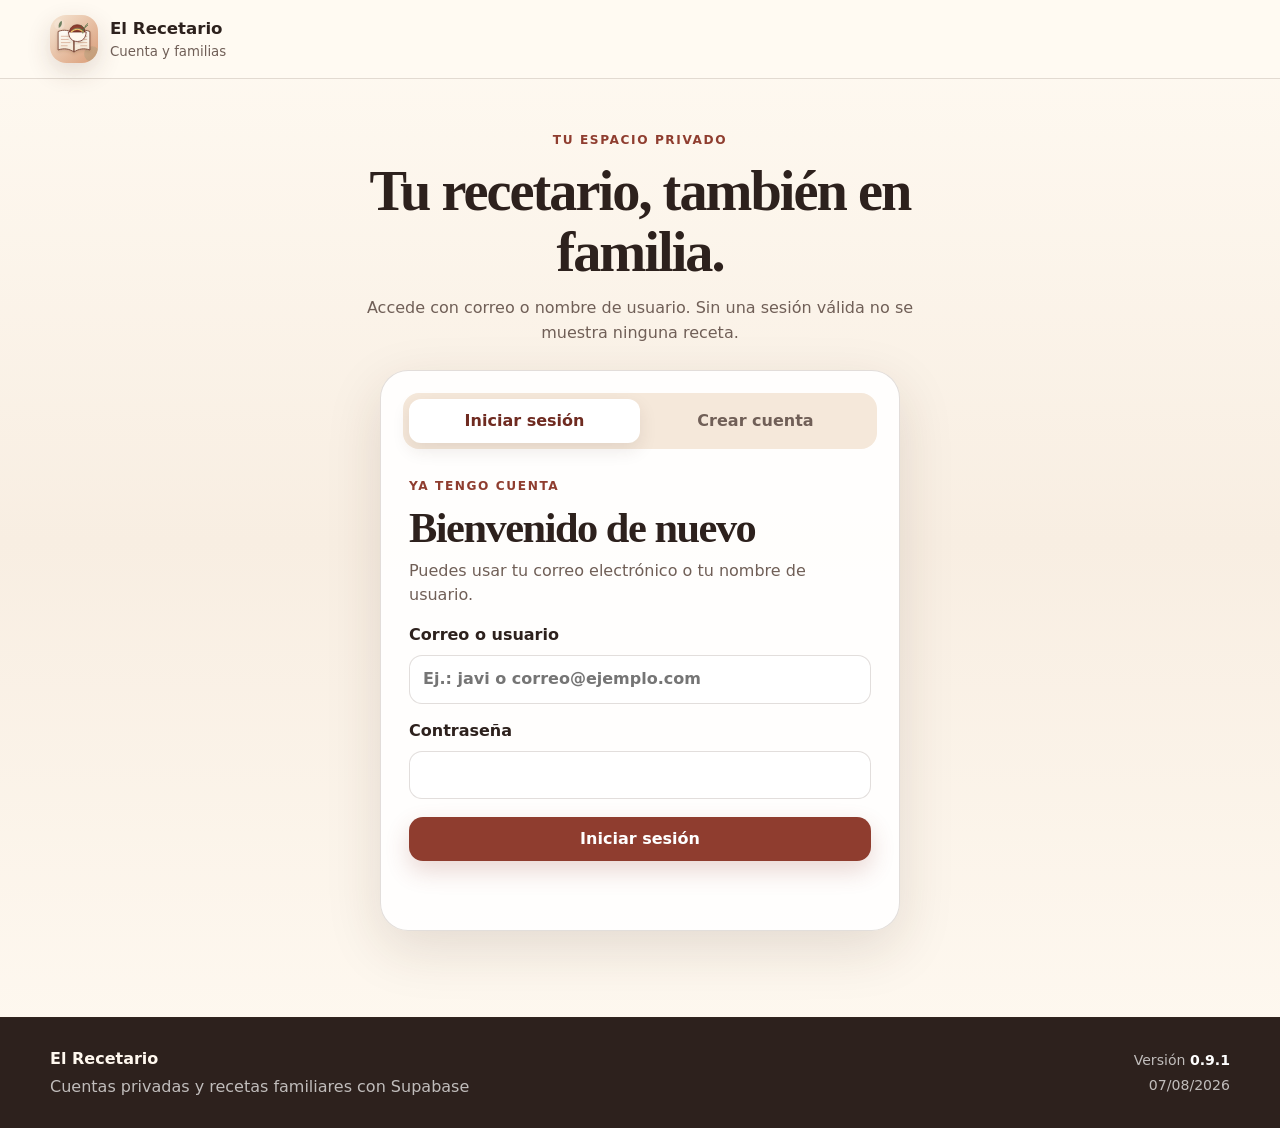
==== commit b8074bc8: "Sincroniza portada con 0.9.1" ====
--- a/index.html
+++ b/index.html
@@ -8,14 +8,14 @@
   <title>El Recetario</title>
   <link rel="icon" href="assets/recetario.svg" type="image/svg+xml">
   <link rel="manifest" href="manifest.webmanifest">
-  <script src="private-gate.js?v=0.8.4"></script>
-  <link rel="stylesheet" href="styles.css?v=0.8.4">
-  <link rel="stylesheet" href="supabase.css?v=0.8.4">
-  <link rel="stylesheet" href="recipe-save.css?v=0.8.4">
-  <script defer src="recetario-config.js?v=0.8.4"></script>
-  <script defer src="app.js?v=0.8.4"></script>
-  <script defer src="recipe-save.js?v=0.8.4"></script>
-  <script defer src="supabase-sync.js?v=0.8.4"></script>
+  <script src="private-gate.js?v=0.9.1"></script>
+  <link rel="stylesheet" href="styles.css?v=0.9.1">
+  <link rel="stylesheet" href="supabase.css?v=0.9.1">
+  <link rel="stylesheet" href="recipe-save.css?v=0.9.1">
+  <script defer src="recetario-config.js?v=0.9.1"></script>
+  <script defer src="app.js?v=0.9.1"></script>
+  <script defer src="recipe-save.js?v=0.9.1"></script>
+  <script defer src="supabase-sync.js?v=0.9.1"></script>
 </head>
 <body>
   <a class="skip-link" href="#contenido">Saltar al contenido</a>
@@ -142,7 +142,7 @@
         <span>HTML, CSS, JavaScript y Supabase · GitHub Pages</span>
       </div>
       <div class="version-block">
-        <span>Versión <strong>0.8.4</strong></span>
+        <span>Versión <strong>0.9.1</strong></span>
         <span>07/08/2026</span>
       </div>
     </div>
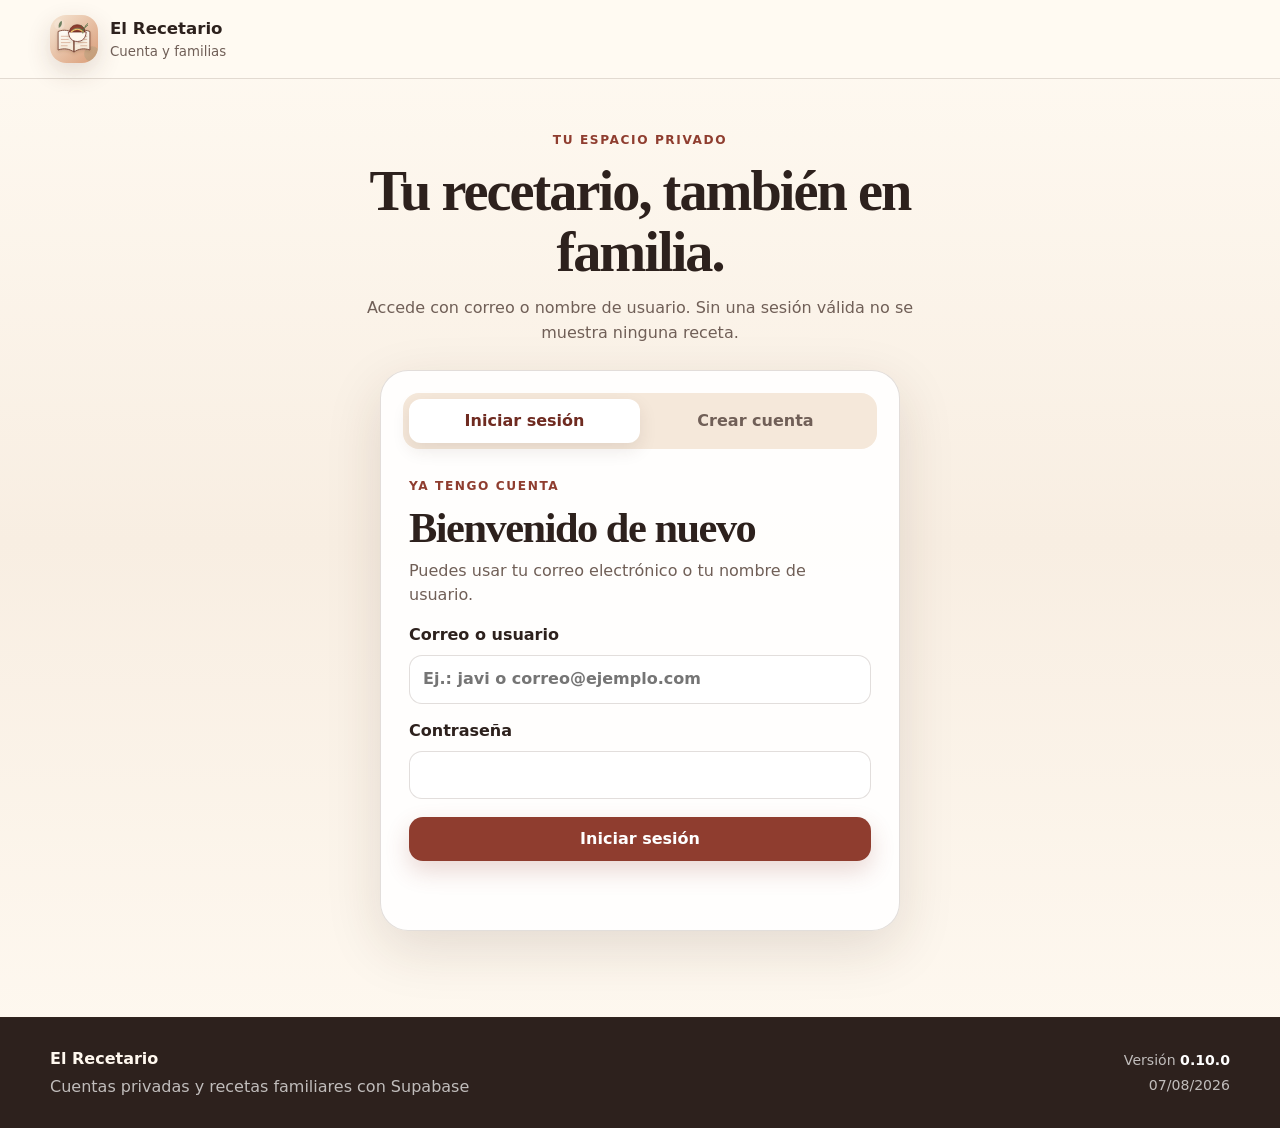
==== commit 049668a5: "Activa la interfaz IA en la versión 0.10.0" ====
--- a/index.html
+++ b/index.html
@@ -8,14 +8,14 @@
   <title>El Recetario</title>
   <link rel="icon" href="assets/recetario.svg" type="image/svg+xml">
   <link rel="manifest" href="manifest.webmanifest">
-  <script src="private-gate.js?v=0.9.1"></script>
-  <link rel="stylesheet" href="styles.css?v=0.9.1">
-  <link rel="stylesheet" href="supabase.css?v=0.9.1">
-  <link rel="stylesheet" href="recipe-save.css?v=0.9.1">
-  <script defer src="recetario-config.js?v=0.9.1"></script>
-  <script defer src="app.js?v=0.9.1"></script>
-  <script defer src="recipe-save.js?v=0.9.1"></script>
-  <script defer src="supabase-sync.js?v=0.9.1"></script>
+  <script src="private-gate.js?v=0.10.0"></script>
+  <link rel="stylesheet" href="styles.css?v=0.10.0">
+  <link rel="stylesheet" href="supabase.css?v=0.10.0">
+  <link rel="stylesheet" href="recipe-save.css?v=0.10.0">
+  <script defer src="recetario-config.js?v=0.10.0"></script>
+  <script defer src="app.js?v=0.10.0"></script>
+  <script defer src="recipe-save.js?v=0.10.0"></script>
+  <script defer src="supabase-sync.js?v=0.10.0"></script>
 </head>
 <body>
   <a class="skip-link" href="#contenido">Saltar al contenido</a>
@@ -124,12 +124,12 @@
     <section class="future-section">
       <div class="shell future-card">
         <div>
-          <span class="eyebrow">Siguiente evolución</span>
-          <h2>De una foto del libro a una receta guardada</h2>
-          <p>La base de datos, las cuentas familiares y el almacenamiento de fotografías quedan preparados. El siguiente módulo podrá extraer ingredientes y pasos desde una fotografía antes de revisarlos y guardarlos.</p>
+          <span class="eyebrow">IA opcional</span>
+          <h2>De una foto del libro al formulario de receta</h2>
+          <p>El administrador puede activar una función experimental que lee una fotografía con IA y rellena título, ingredientes, pasos, tiempos y otros datos. Siempre se revisa antes de guardar.</p>
         </div>
-        <div class="future-steps" aria-label="Flujo futuro">
-          <span>1. Foto</span><b>→</b><span>2. Leer texto</span><b>→</b><span>3. Revisar</span><b>→</b><span>4. Guardar</span>
+        <div class="future-steps" aria-label="Flujo de importación con IA">
+          <span>1. Foto</span><b>→</b><span>2. IA</span><b>→</b><span>3. Revisar</span><b>→</b><span>4. Guardar</span>
         </div>
       </div>
     </section>
@@ -142,7 +142,7 @@
         <span>HTML, CSS, JavaScript y Supabase · GitHub Pages</span>
       </div>
       <div class="version-block">
-        <span>Versión <strong>0.9.1</strong></span>
+        <span>Versión <strong>0.10.0</strong></span>
         <span>07/08/2026</span>
       </div>
     </div>
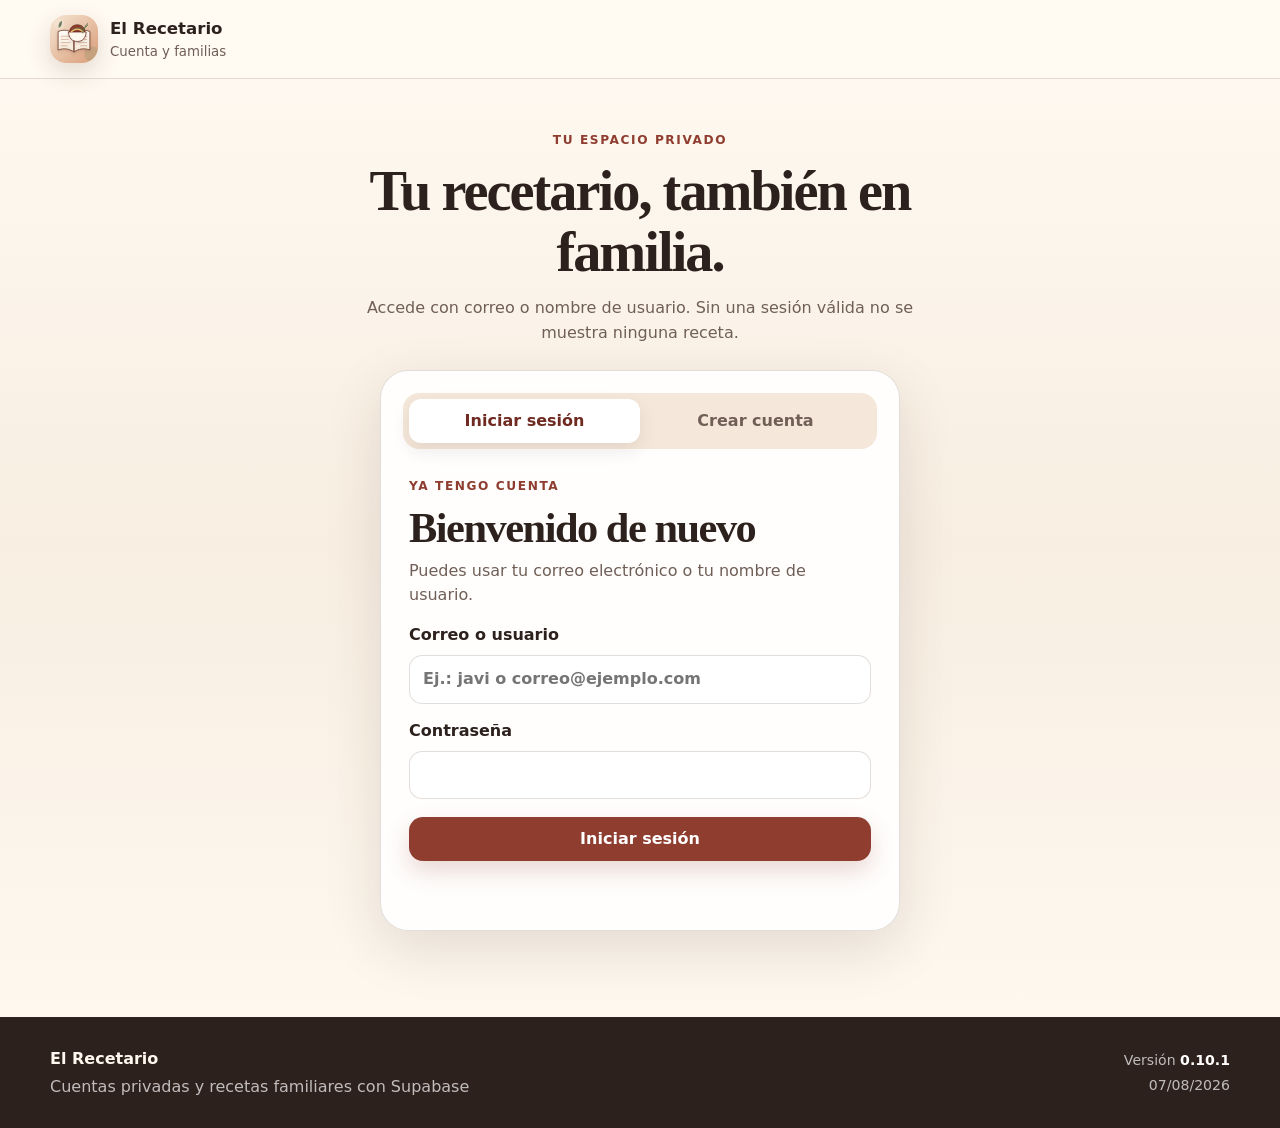
==== commit 1070b007: "Actualiza portada a 0.10.1 y aclara acceso IA" ====
--- a/index.html
+++ b/index.html
@@ -8,14 +8,14 @@
   <title>El Recetario</title>
   <link rel="icon" href="assets/recetario.svg" type="image/svg+xml">
   <link rel="manifest" href="manifest.webmanifest">
-  <script src="private-gate.js?v=0.10.0"></script>
-  <link rel="stylesheet" href="styles.css?v=0.10.0">
-  <link rel="stylesheet" href="supabase.css?v=0.10.0">
-  <link rel="stylesheet" href="recipe-save.css?v=0.10.0">
-  <script defer src="recetario-config.js?v=0.10.0"></script>
-  <script defer src="app.js?v=0.10.0"></script>
-  <script defer src="recipe-save.js?v=0.10.0"></script>
-  <script defer src="supabase-sync.js?v=0.10.0"></script>
+  <script src="private-gate.js?v=0.10.1"></script>
+  <link rel="stylesheet" href="styles.css?v=0.10.1">
+  <link rel="stylesheet" href="supabase.css?v=0.10.1">
+  <link rel="stylesheet" href="recipe-save.css?v=0.10.1">
+  <script defer src="recetario-config.js?v=0.10.1"></script>
+  <script defer src="app.js?v=0.10.1"></script>
+  <script defer src="recipe-save.js?v=0.10.1"></script>
+  <script defer src="supabase-sync.js?v=0.10.1"></script>
 </head>
 <body>
   <a class="skip-link" href="#contenido">Saltar al contenido</a>
@@ -126,7 +126,7 @@
         <div>
           <span class="eyebrow">IA opcional</span>
           <h2>De una foto del libro al formulario de receta</h2>
-          <p>El administrador puede activar una función experimental que lee una fotografía con IA y rellena título, ingredientes, pasos, tiempos y otros datos. Siempre se revisa antes de guardar.</p>
+          <p>El administrador siempre dispone de la función experimental de IA y puede decidir desde Administración si también la habilita para el resto de usuarios.</p>
         </div>
         <div class="future-steps" aria-label="Flujo de importación con IA">
           <span>1. Foto</span><b>→</b><span>2. IA</span><b>→</b><span>3. Revisar</span><b>→</b><span>4. Guardar</span>
@@ -142,7 +142,7 @@
         <span>HTML, CSS, JavaScript y Supabase · GitHub Pages</span>
       </div>
       <div class="version-block">
-        <span>Versión <strong>0.10.0</strong></span>
+        <span>Versión <strong>0.10.1</strong></span>
         <span>07/08/2026</span>
       </div>
     </div>
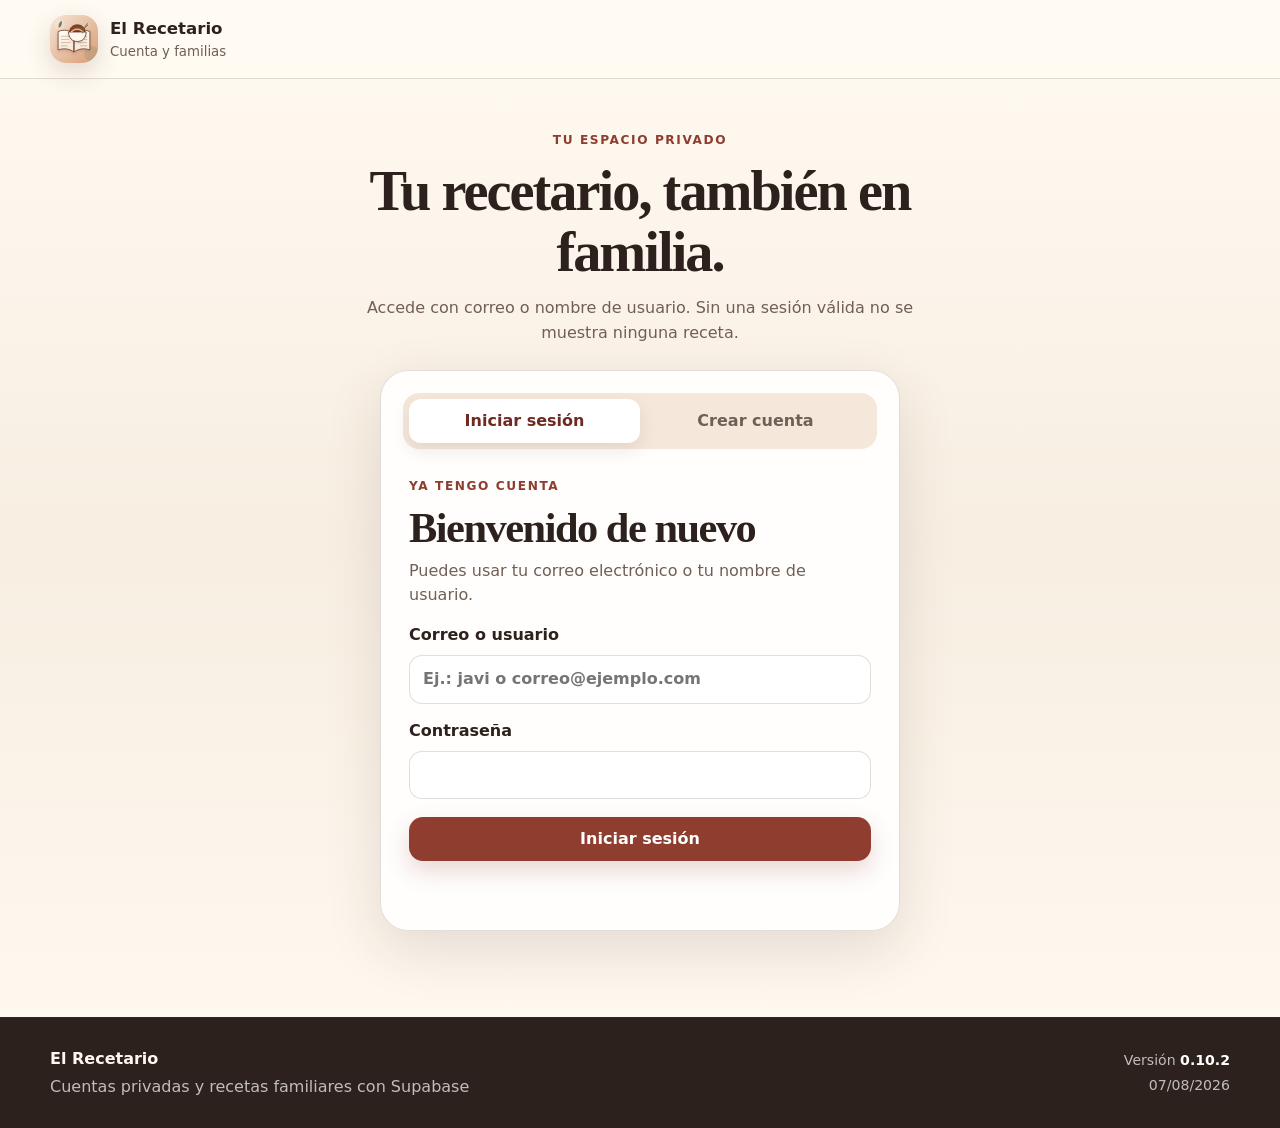
==== commit ccb3c7d9: "Sincroniza portada con versión 0.10.2" ====
--- a/index.html
+++ b/index.html
@@ -8,14 +8,14 @@
   <title>El Recetario</title>
   <link rel="icon" href="assets/recetario.svg" type="image/svg+xml">
   <link rel="manifest" href="manifest.webmanifest">
-  <script src="private-gate.js?v=0.10.1"></script>
-  <link rel="stylesheet" href="styles.css?v=0.10.1">
-  <link rel="stylesheet" href="supabase.css?v=0.10.1">
-  <link rel="stylesheet" href="recipe-save.css?v=0.10.1">
-  <script defer src="recetario-config.js?v=0.10.1"></script>
-  <script defer src="app.js?v=0.10.1"></script>
-  <script defer src="recipe-save.js?v=0.10.1"></script>
-  <script defer src="supabase-sync.js?v=0.10.1"></script>
+  <script src="private-gate.js?v=0.10.2"></script>
+  <link rel="stylesheet" href="styles.css?v=0.10.2">
+  <link rel="stylesheet" href="supabase.css?v=0.10.2">
+  <link rel="stylesheet" href="recipe-save.css?v=0.10.2">
+  <script defer src="recetario-config.js?v=0.10.2"></script>
+  <script defer src="app.js?v=0.10.2"></script>
+  <script defer src="recipe-save.js?v=0.10.2"></script>
+  <script defer src="supabase-sync.js?v=0.10.2"></script>
 </head>
 <body>
   <a class="skip-link" href="#contenido">Saltar al contenido</a>
@@ -125,11 +125,11 @@
       <div class="shell future-card">
         <div>
           <span class="eyebrow">IA opcional</span>
-          <h2>De una foto del libro al formulario de receta</h2>
+          <h2>De una o varias fotos al formulario de receta</h2>
           <p>El administrador siempre dispone de la función experimental de IA y puede decidir desde Administración si también la habilita para el resto de usuarios.</p>
         </div>
         <div class="future-steps" aria-label="Flujo de importación con IA">
-          <span>1. Foto</span><b>→</b><span>2. IA</span><b>→</b><span>3. Revisar</span><b>→</b><span>4. Guardar</span>
+          <span>1. Fotos</span><b>→</b><span>2. IA</span><b>→</b><span>3. Revisar</span><b>→</b><span>4. Guardar</span>
         </div>
       </div>
     </section>
@@ -142,7 +142,7 @@
         <span>HTML, CSS, JavaScript y Supabase · GitHub Pages</span>
       </div>
       <div class="version-block">
-        <span>Versión <strong>0.10.1</strong></span>
+        <span>Versión <strong>0.10.2</strong></span>
         <span>07/08/2026</span>
       </div>
     </div>
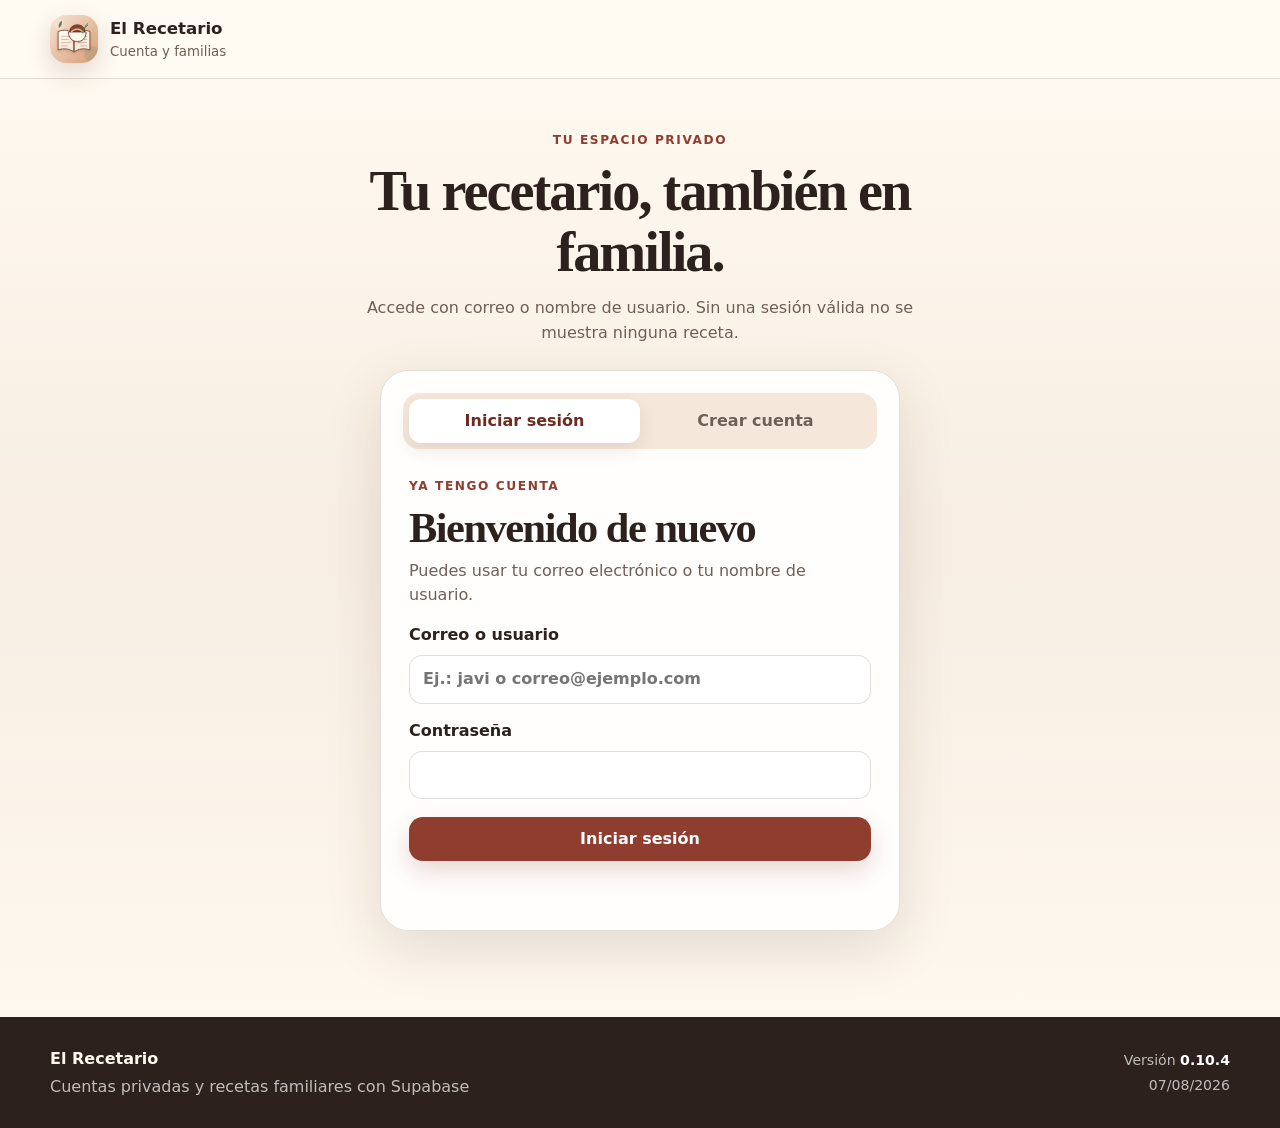
==== commit bb68d466: "Sync main page assets to 0.10.4" ====
--- a/index.html
+++ b/index.html
@@ -8,14 +8,14 @@
   <title>El Recetario</title>
   <link rel="icon" href="assets/recetario.svg" type="image/svg+xml">
   <link rel="manifest" href="manifest.webmanifest">
-  <script src="private-gate.js?v=0.10.2"></script>
-  <link rel="stylesheet" href="styles.css?v=0.10.2">
-  <link rel="stylesheet" href="supabase.css?v=0.10.2">
-  <link rel="stylesheet" href="recipe-save.css?v=0.10.2">
-  <script defer src="recetario-config.js?v=0.10.2"></script>
-  <script defer src="app.js?v=0.10.2"></script>
-  <script defer src="recipe-save.js?v=0.10.2"></script>
-  <script defer src="supabase-sync.js?v=0.10.2"></script>
+  <script src="private-gate.js?v=0.10.4"></script>
+  <link rel="stylesheet" href="styles.css?v=0.10.4">
+  <link rel="stylesheet" href="supabase.css?v=0.10.4">
+  <link rel="stylesheet" href="recipe-save.css?v=0.10.4">
+  <script defer src="recetario-config.js?v=0.10.4"></script>
+  <script defer src="app.js?v=0.10.4"></script>
+  <script defer src="recipe-save.js?v=0.10.4"></script>
+  <script defer src="supabase-sync.js?v=0.10.4"></script>
 </head>
 <body>
   <a class="skip-link" href="#contenido">Saltar al contenido</a>
@@ -142,7 +142,7 @@
         <span>HTML, CSS, JavaScript y Supabase · GitHub Pages</span>
       </div>
       <div class="version-block">
-        <span>Versión <strong>0.10.2</strong></span>
+        <span>Versión <strong>0.10.4</strong></span>
         <span>07/08/2026</span>
       </div>
     </div>
